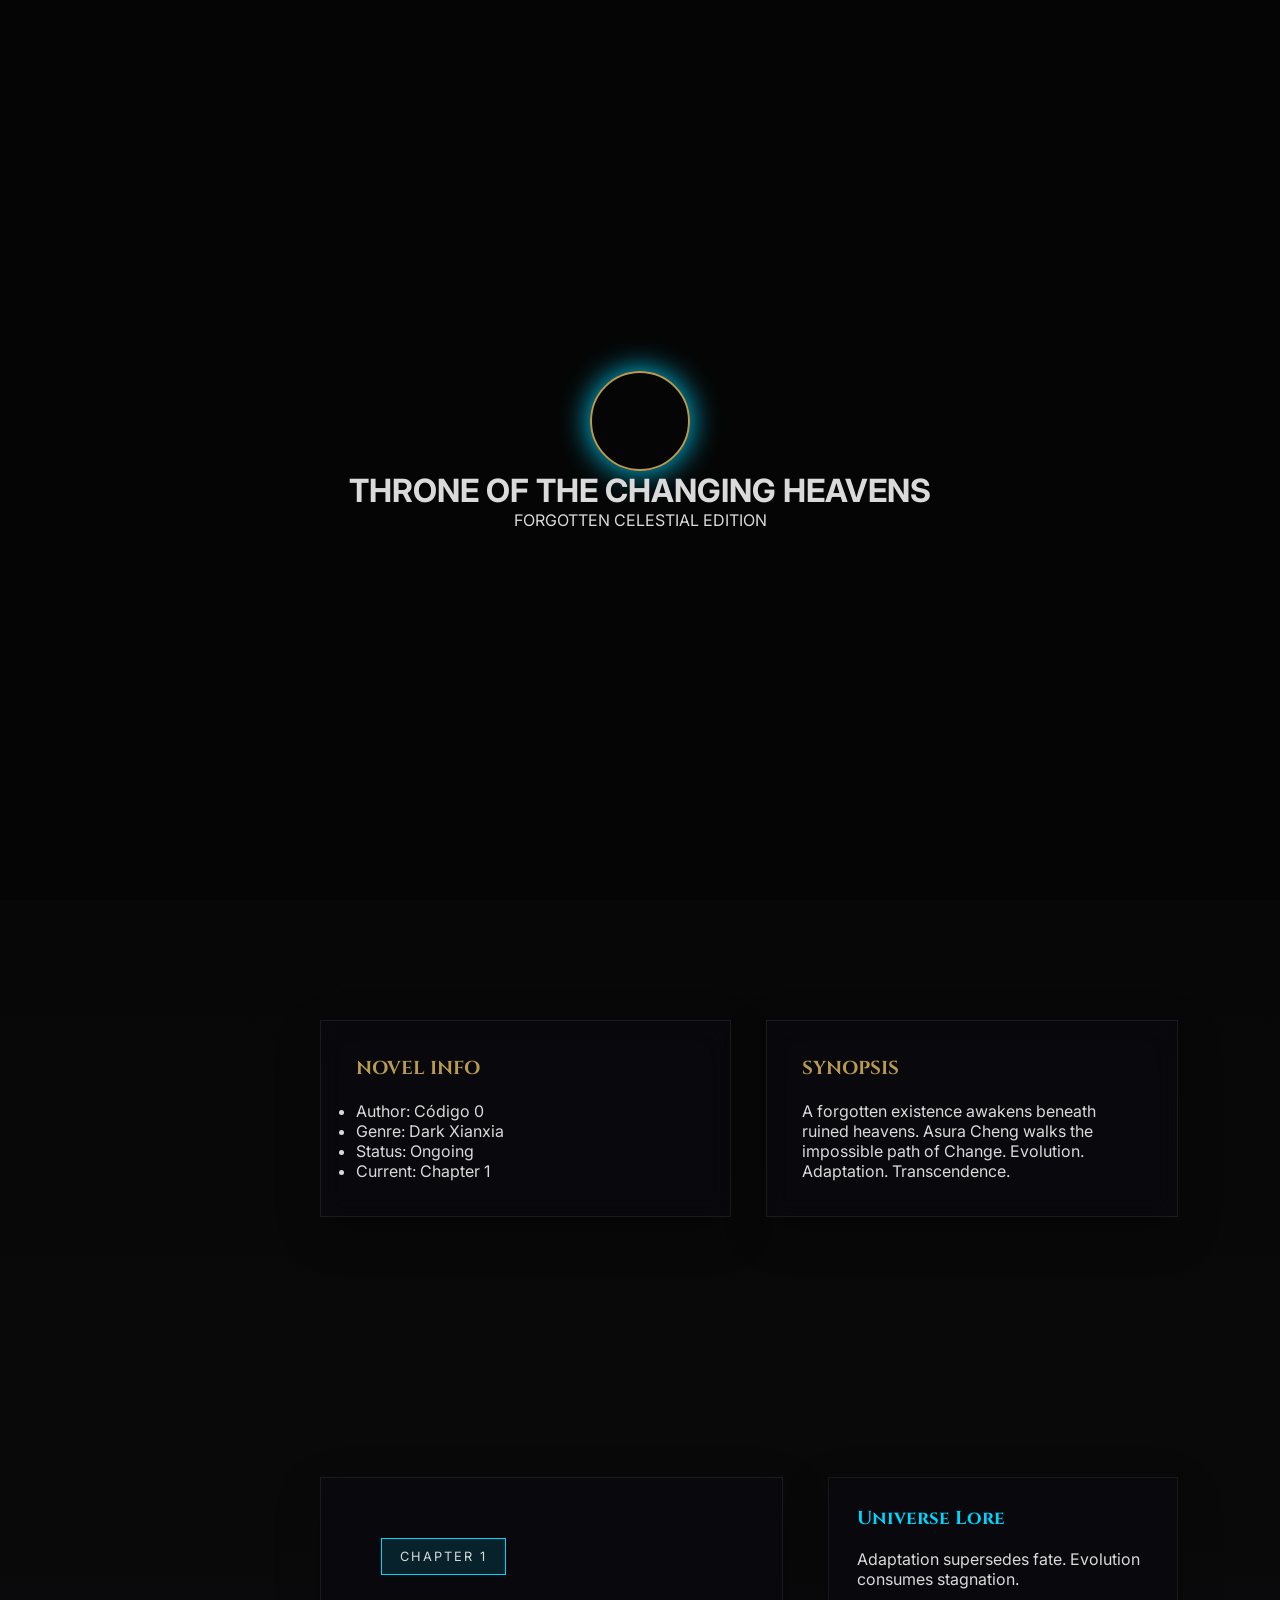
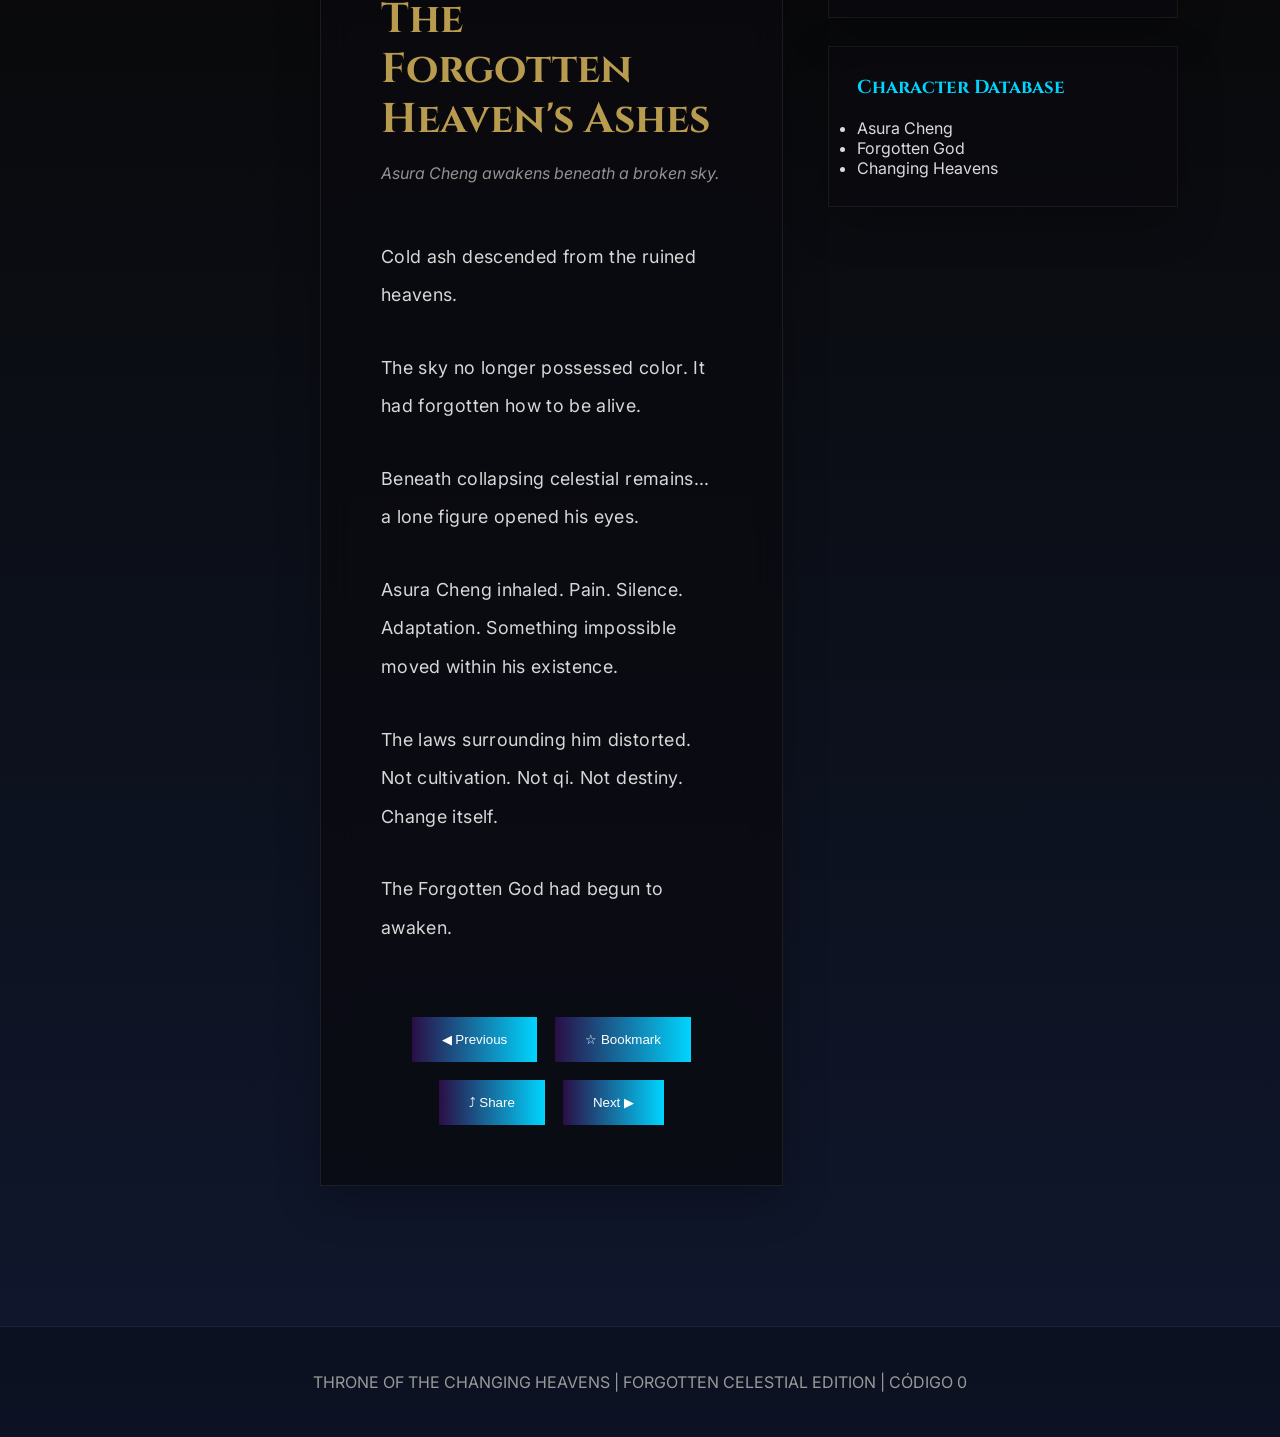
==== index.html @ 9a16d3e9 "Update link for Capítulo 1 in index.html" ====
<!DOCTYPE html>
<html lang="es">

<head>

<meta charset="UTF-8">

<meta name="viewport"
content="width=device-width, initial-scale=1.0">

<title>
THRONE OF THE CHANGING HEAVENS | Código 0
</title>

<link href="https://fonts.googleapis.com/css2?family=Cinzel:wght@400;700&family=Inter:wght@300;400;600&display=swap"
rel="stylesheet">

<link rel="stylesheet" href="style.css">

</head>

<body>

<!-- LOADING SCREEN -->

<div id="loader">

    <div class="sigil"></div>

    <h1>
    THRONE OF THE CHANGING HEAVENS
    </h1>

    <p>
    FORGOTTEN CELESTIAL EDITION
    </p>

</div>

<!-- BACKGROUND SYSTEM -->

<canvas id="cosmos"></canvas>

<div class="nebula-layer"></div>

<div class="rune-field">

<div class="rune r1">ᚱ</div>
<div class="rune r2">✦</div>
<div class="rune r3">☉</div>
<div class="rune r4">∆</div>
<div class="rune r5">⟁</div>

</div>

<div id="mouseGlow"></div>

<!-- SIDEBAR -->

<aside class="sidebar">

<h2>CODEX</h2>

<nav>

<a href="Capitulo.html">Capítulo 1</a>

<a href="#">Asura Cheng</a>

<a href="#">Forgotten God</a>

<a href="#">Universe Lore</a>

<a href="#">Adaptation Path</a>

</nav>

</aside>

<!-- HERO SECTION -->

<header class="hero">

<div class="hero-overlay"></div>

<div class="hero-content reveal">

<div class="hero-sigil"></div>

<h1>
THRONE OF THE CHANGING HEAVENS
</h1>

<p>

When heavens reject evolution...

adaptation becomes divinity.

</p>

<div class="buttons">

<button>
READ CHAPTER
</button>

<button class="secondary">
UNIVERSE CODEX
</button>

</div>

</div>

</header>

<!-- NOVEL PANEL -->

<section class="panel reveal">

<div class="card">

<h3>NOVEL INFO</h3>

<ul>

<li>Author: Código 0</li>

<li>Genre: Dark Xianxia</li>

<li>Status: Ongoing</li>

<li>Current: Chapter 1</li>

</ul>

</div>

<div class="card">

<h3>SYNOPSIS</h3>

<p>

A forgotten existence awakens
beneath ruined heavens.

Asura Cheng walks
the impossible path of Change.

Evolution.

Adaptation.

Transcendence.

</p>

</div>

</section>

<!-- READING ENGINE -->

<section class="reading-wrapper reveal">

<div class="progress-container">

<div id="progressBar"></div>

</div>

<article class="chapter">

<div class="chapter-header">

<span class="chapter-tag">

CHAPTER 1

</span>

<h2>

The Forgotten Heaven's Ashes

</h2>

<p class="chapter-subtitle">

Asura Cheng awakens
beneath a broken sky.

</p>

</div>

<div class="chapter-content">

<p>
Cold ash descended
from the ruined heavens.
</p>

<p>
The sky no longer possessed color.

It had forgotten
how to be alive.
</p>

<p>

Beneath collapsing celestial remains...

a lone figure opened his eyes.

</p>

<p>

Asura Cheng inhaled.

Pain.

Silence.

Adaptation.

Something impossible moved
within his existence.

</p>

<p>

The laws surrounding him distorted.

Not cultivation.

Not qi.

Not destiny.

Change itself.

</p>

<p>

The Forgotten God
had begun to awaken.

</p>

</div>

<div class="chapter-controls">

<button id="prevBtn">

◀ Previous

</button>

<button id="bookmarkBtn">

☆ Bookmark

</button>

<button id="shareBtn">

⤴ Share

</button>

<button id="nextBtn">

Next ▶

</button>

</div>

</article>

<!-- READING SIDEBAR -->

<aside class="reading-sidebar">

<div class="mini-card">

<h3>
Universe Lore
</h3>

<p>

Adaptation supersedes fate.

Evolution consumes stagnation.

</p>

</div>

<div class="mini-card">

<h3>
Character Database
</h3>

<ul>

<li>Asura Cheng</li>

<li>Forgotten God</li>

<li>Changing Heavens</li>

</ul>

</div>

</aside>

</section>

<!-- FOOTER -->

<footer>

<p>

THRONE OF THE CHANGING HEAVENS

| FORGOTTEN CELESTIAL EDITION |

CÓDIGO 0

</p>

</footer>

<!-- SCRIPT -->

<script src="js/script.js"></script>

</body>

</html>
---- style.css ----
/* ==========================================
   STYLE.CSS
   PART 1 — FOUNDATION + READING ENGINE
   THRONE OF THE CHANGING HEAVENS
========================================== */

:root{

--obsidian:#090909;
--void:#050505;
--purple:#2A0E45;
--gold:#B89B4F;
--cyan:#00D5FF;
--silver:#DADADA;

--mx:50%;
--my:50%;

}

/* ========= RESET ========= */

*{

margin:0;
padding:0;
box-sizing:border-box;

}

html{

scroll-behavior:smooth;

scrollbar-color:
var(--cyan)
var(--void);

scrollbar-width:thin;

}

body{

background:
linear-gradient(
180deg,
#050505,
#090909,
#10182F
);

font-family:
Inter,sans-serif;

color:
var(--silver);

overflow-x:hidden;

}

/* ========= SCROLLBAR ========= */

::-webkit-scrollbar{

width:10px;

}

::-webkit-scrollbar-thumb{

background:
linear-gradient(
var(--cyan),
var(--purple)
);

border-radius:20px;

}

/* ========= LOADER ========= */

#loader{

position:fixed;

inset:0;

background:#050505;

display:flex;

flex-direction:column;

justify-content:center;

align-items:center;

z-index:9999;

transition:1.2s;

}

#loader.hide{

opacity:0;

visibility:hidden;

pointer-events:none;

}

.sigil{

width:100px;
height:100px;

border:2px solid
var(--gold);

border-radius:50%;

animation:
spin 8s linear infinite;

box-shadow:
0 0 30px var(--cyan);

}

@keyframes spin{

100%{

transform:
rotate(360deg);

}

}

/* ========= BACKGROUND SYSTEM ========= */

#cosmos{

position:fixed;

inset:0;

width:100%;
height:100%;

display:block;

z-index:-3;

}

#mouseGlow{

position:fixed;

width:250px;
height:250px;

border-radius:50%;

background:

radial-gradient(

circle,

rgba(0,213,255,.18),

transparent 70%

);

pointer-events:none;

transform:
translate(-50%,-50%);

z-index:-1;

}

/* ========= SIDEBAR ========= */

.sidebar{

position:fixed;

left:0;
top:0;

height:100%;

width:230px;

padding:40px 25px;

overflow-y:auto;

background:
rgba(10,10,15,.75);

backdrop-filter:
blur(12px);

border-right:
1px solid
rgba(255,255,255,.08);

}

.sidebar h2{

font-family:
Cinzel,serif;

color:
var(--gold);

margin-bottom:30px;

}

.sidebar a{

display:block;

margin:18px 0;

color:#aaa;

text-decoration:none;

transition:.3s;

}

.sidebar a:hover{

color:var(--cyan);

translate:8px 0;

}

/* ========= HERO ========= */

.hero{

min-height:100vh;

display:flex;

justify-content:center;
align-items:center;

padding-left:260px;

position:relative;

}

.hero-overlay{

position:absolute;

inset:0;

pointer-events:none;

background:

radial-gradient(

circle at center,

rgba(42,14,69,.25),

transparent 70%

);

}

.hero::before{

content:"";

position:absolute;

inset:0;

background:

linear-gradient(

transparent,

rgba(0,0,0,.45)

);

pointer-events:none;

}

.hero-content{

position:relative;

text-align:center;

max-width:850px;

padding:40px;

backdrop-filter:
blur(3px);

}

.hero-sigil{

width:140px;
height:140px;

margin:auto;

border-radius:50%;

border:1px solid
var(--gold);

box-shadow:

0 0 25px
var(--cyan),

inset 0 0 25px
var(--purple);

margin-bottom:35px;

animation:
float 5s ease-in-out infinite;

}

@keyframes float{

50%{

transform:
translateY(-15px);

}

}

.hero h1{

font-family:
Cinzel,serif;

font-size:
clamp(
2rem,
8vw,
4rem
);

line-height:1.1;

background:

linear-gradient(

90deg,

var(--gold),

white,

var(--cyan)

);

-webkit-background-clip:text;

color:transparent;

}

.hero p{

margin-top:25px;

font-size:1.1rem;

opacity:.85;

}

/* ========= BUTTONS ========= */

.buttons{

margin-top:40px;

display:flex;

gap:20px;

justify-content:center;

flex-wrap:wrap;

}

button{

padding:15px 30px;

background:

linear-gradient(

90deg,

var(--purple),

var(--cyan)

);

border:none;

color:white;

cursor:pointer;

transition:.35s;

}

button:hover{

translate:0 -4px;

box-shadow:

0 0 35px
rgba(0,213,255,.45);

}

.secondary{

background:transparent;

border:1px solid
var(--gold);

}

/* ========= PANEL ========= */

.panel{

padding:

120px 8%
120px 320px;

display:grid;

grid-template-columns:
1fr 1fr;

gap:35px;

}

.card{

padding:35px;

background:
rgba(10,10,15,.75);

backdrop-filter:
blur(12px);

border:
1px solid
rgba(255,255,255,.08);

transition:.35s;

box-shadow:

0 15px 40px
rgba(0,0,0,.25);

}

.card:hover{

translate:0 -8px;

border-color:
var(--cyan);

box-shadow:

0 20px 70px
rgba(0,213,255,.12);

}

.card h3{

font-family:
Cinzel,serif;

color:
var(--gold);

margin-bottom:20px;

}

/* ========= REVEAL ========= */

.reveal{

opacity:0;

transform:
translateY(50px);

transition:1s;

}

.reveal.active{

opacity:1;

transform:none;

}

/* ========= READING ENGINE ========= */

.reading-wrapper{

display:grid;

grid-template-columns:

2fr 350px;

gap:45px;

padding:

140px 8%
140px 320px;

}

/* ========= PROGRESS ========= */

.progress-container{

position:fixed;

top:0;
left:0;

width:100%;
height:4px;

z-index:9000;

background:transparent;

}

#progressBar{

width:0%;

height:100%;

background:

linear-gradient(

90deg,

var(--gold),

var(--cyan)

);

box-shadow:

0 0 20px
var(--cyan);

  }
/* ==========================================
   STYLE.CSS
   PART 2 — GOD MODE + FINAL POLISH
   THRONE OF THE CHANGING HEAVENS
========================================== */

/* ========= CHAPTER ========= */

.chapter{

background:
rgba(10,10,15,.75);

backdrop-filter:
blur(16px);

border:
1px solid
rgba(255,255,255,.08);

padding:60px;

box-shadow:

0 15px 40px
rgba(0,0,0,.25);

transition:.35s;

}

.chapter:hover{

translate:0 -8px;

box-shadow:

0 20px 70px
rgba(0,213,255,.12);

}

.chapter-header{

margin-bottom:55px;

}

.chapter-tag{

display:inline-block;

padding:10px 18px;

background:
rgba(0,213,255,.12);

border:
1px solid var(--cyan);

letter-spacing:2px;

font-size:.8rem;

margin-bottom:20px;

}

.chapter h2{

font-family:
Cinzel,serif;

font-size:2.6rem;

line-height:1.2;

color:var(--gold);

margin-bottom:18px;

}

.chapter-subtitle{

opacity:.65;

font-style:italic;

}

.chapter-content{

max-width:820px;

margin:auto;

}

.chapter-content p{

font-size:1.12rem;

line-height:2.15;

margin-bottom:34px;

color:#d7d7d7;

letter-spacing:.35px;

}

/* ========= CHAPTER CONTROLS ========= */

.chapter-controls{

display:flex;

gap:18px;

justify-content:center;

margin-top:70px;

flex-wrap:wrap;

}

#bookmarkBtn.active{

background:

linear-gradient(

90deg,

var(--gold),

var(--purple)

);

}

/* ========= READING SIDEBAR ========= */

.reading-sidebar{

display:flex;

flex-direction:column;

gap:28px;

}

.mini-card{

padding:28px;

background:
rgba(10,10,15,.75);

backdrop-filter:
blur(12px);

border:
1px solid
rgba(255,255,255,.06);

transition:.35s;

box-shadow:

0 15px 40px
rgba(0,0,0,.25);

}

.mini-card:hover{

translate:0 -8px;

border-color:
var(--gold);

box-shadow:

0 20px 70px
rgba(0,213,255,.12);

}

.mini-card h3{

font-family:
Cinzel,serif;

color:
var(--cyan);

margin-bottom:18px;

}

/* ========= NEBULA LAYER ========= */

.nebula-layer{

position:fixed;

inset:0;

z-index:-4;

background:

radial-gradient(
circle at 20% 30%,
rgba(42,14,69,.35),
transparent 55%
),

radial-gradient(
circle at 80% 60%,
rgba(0,213,255,.12),
transparent 60%
),

radial-gradient(
circle at center,
rgba(184,155,79,.05),
transparent 70%
);

animation:
nebulaShift
22s linear infinite;

}

@keyframes nebulaShift{

50%{

transform:

scale(1.08)

translateY(-20px);

filter:
hue-rotate(15deg);

}

}

/* ========= RUNE SYSTEM ========= */

.rune-field{

position:fixed;

inset:0;

pointer-events:none;

overflow:hidden;

z-index:-2;

}

.rune{

position:absolute;

font-size:2rem;

color:
rgba(184,155,79,.18);

text-shadow:

0 0 18px
rgba(0,213,255,.35);

animation:
floatRune linear infinite;

}

.r1{

top:10%;
left:12%;

animation-duration:20s;

}

.r2{

top:72%;
left:84%;

animation-duration:16s;

}

.r3{

top:45%;
left:65%;

animation-duration:24s;

}

.r4{

top:80%;
left:18%;

animation-duration:19s;

}

.r5{

top:22%;
left:52%;

animation-duration:28s;

}

@keyframes floatRune{

50%{

transform:

translateY(-30px)

translateX(12px)

rotate(15deg);

opacity:.9;

}

}

/* ========= PARALLAX SUPPORT ========= */

.parallax-layer{

will-change:transform;

transition:
transform .08s linear;

}

/* ========= BODY AURA ========= */

body::after{

content:"";

position:fixed;

inset:0;

background:

radial-gradient(

circle at

var(--mx)
var(--my),

rgba(0,213,255,.06),

transparent 18%

);

pointer-events:none;

z-index:999;

}

/* ========= FOOTER ========= */

footer{

padding:45px;

text-align:center;

border-top:

1px solid
rgba(255,255,255,.08);

background:
rgba(0,0,0,.25);

color:#999;

}

/* ========= RESPONSIVE ========= */

@media(max-width:1100px){

.reading-wrapper{

grid-template-columns:
1fr;

padding:

90px 30px;

}

.reading-sidebar{

order:-1;

}

.chapter{

padding:35px;

}

.chapter h2{

font-size:2rem;

}

}

@media(max-width:980px){

.sidebar{

display:none;

}

.hero{

padding-left:30px;
padding-right:30px;

}

.panel{

padding:80px 30px;

grid-template-columns:
1fr;

}

.reading-wrapper{

padding:80px 30px;

}

}

@media(max-width:600px){

.chapter{

padding:28px;

}

.chapter h2{

font-size:1.6rem;

}

.chapter-content p{

font-size:1rem;

line-height:1.9;

}

button{

width:100%;

}

.chapter-controls{

flex-direction:column;

}

}

/* ========= SYSTEM ONLINE ========= */
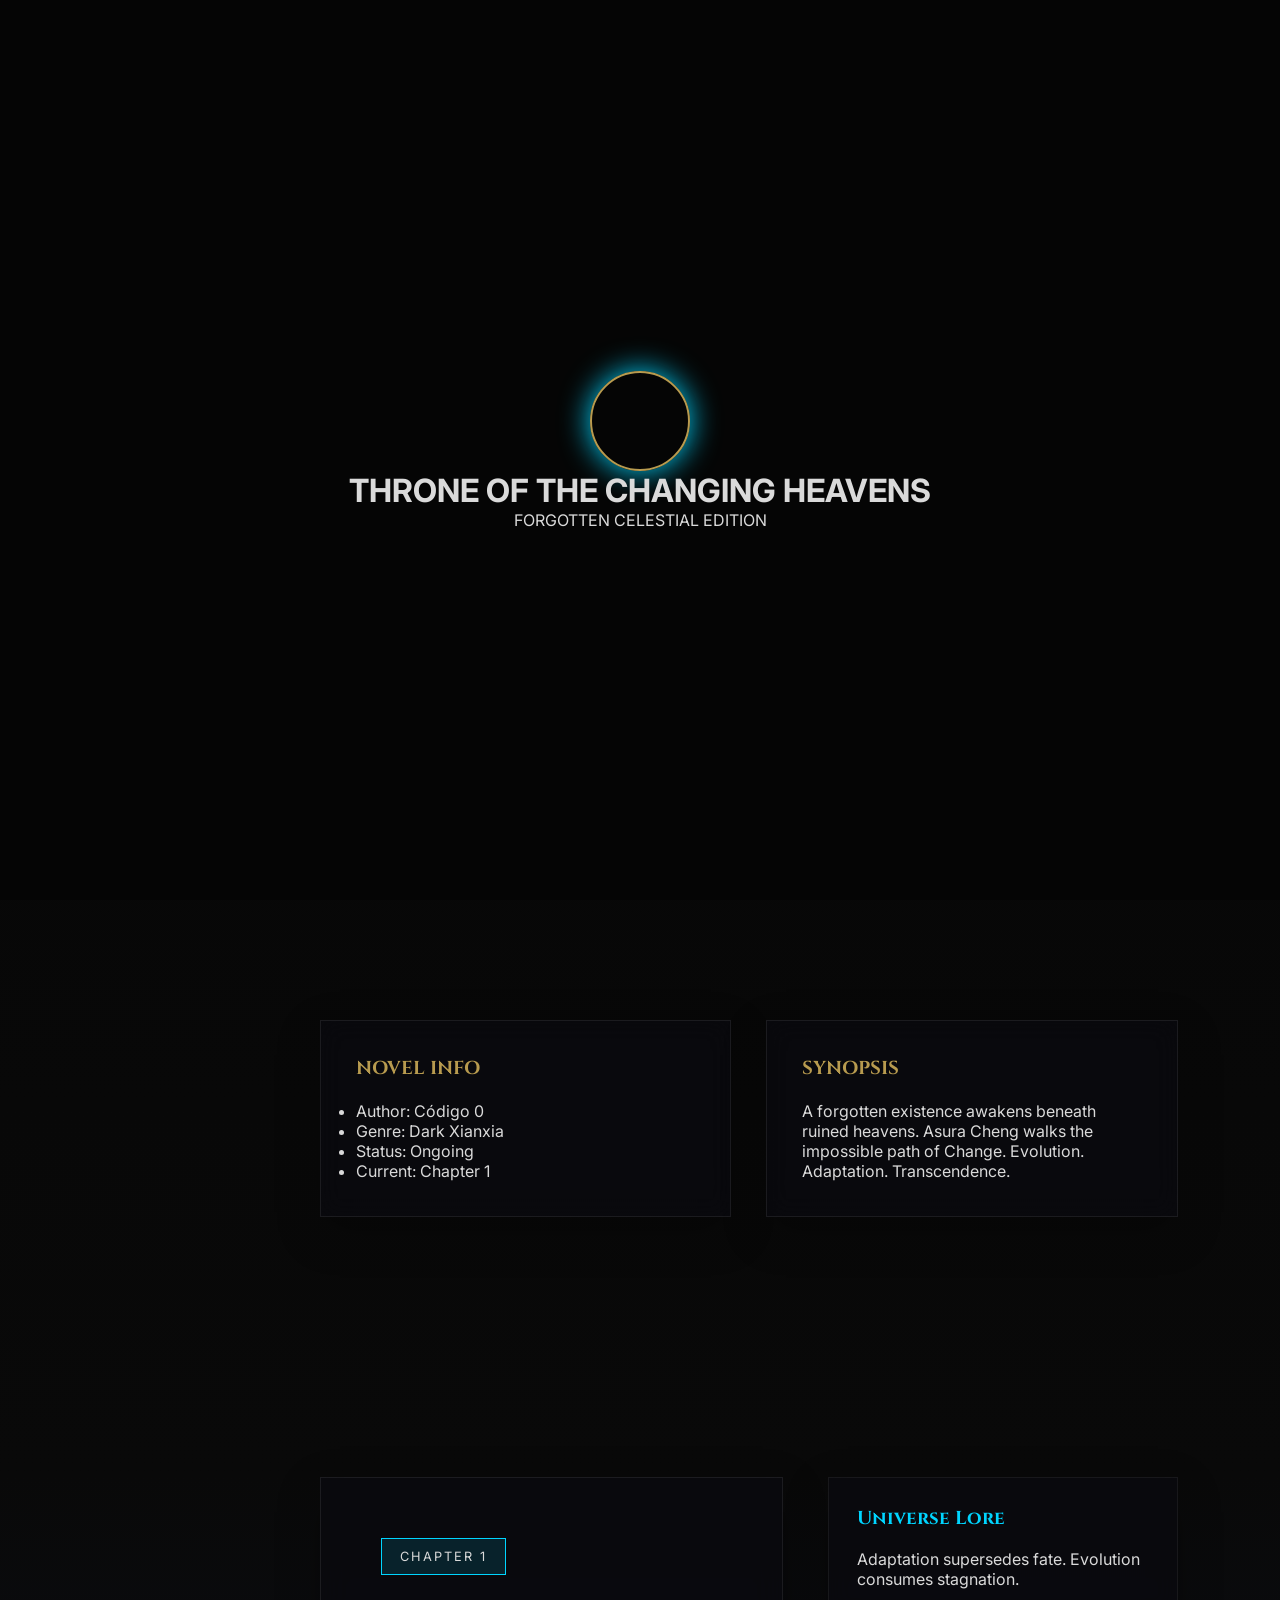
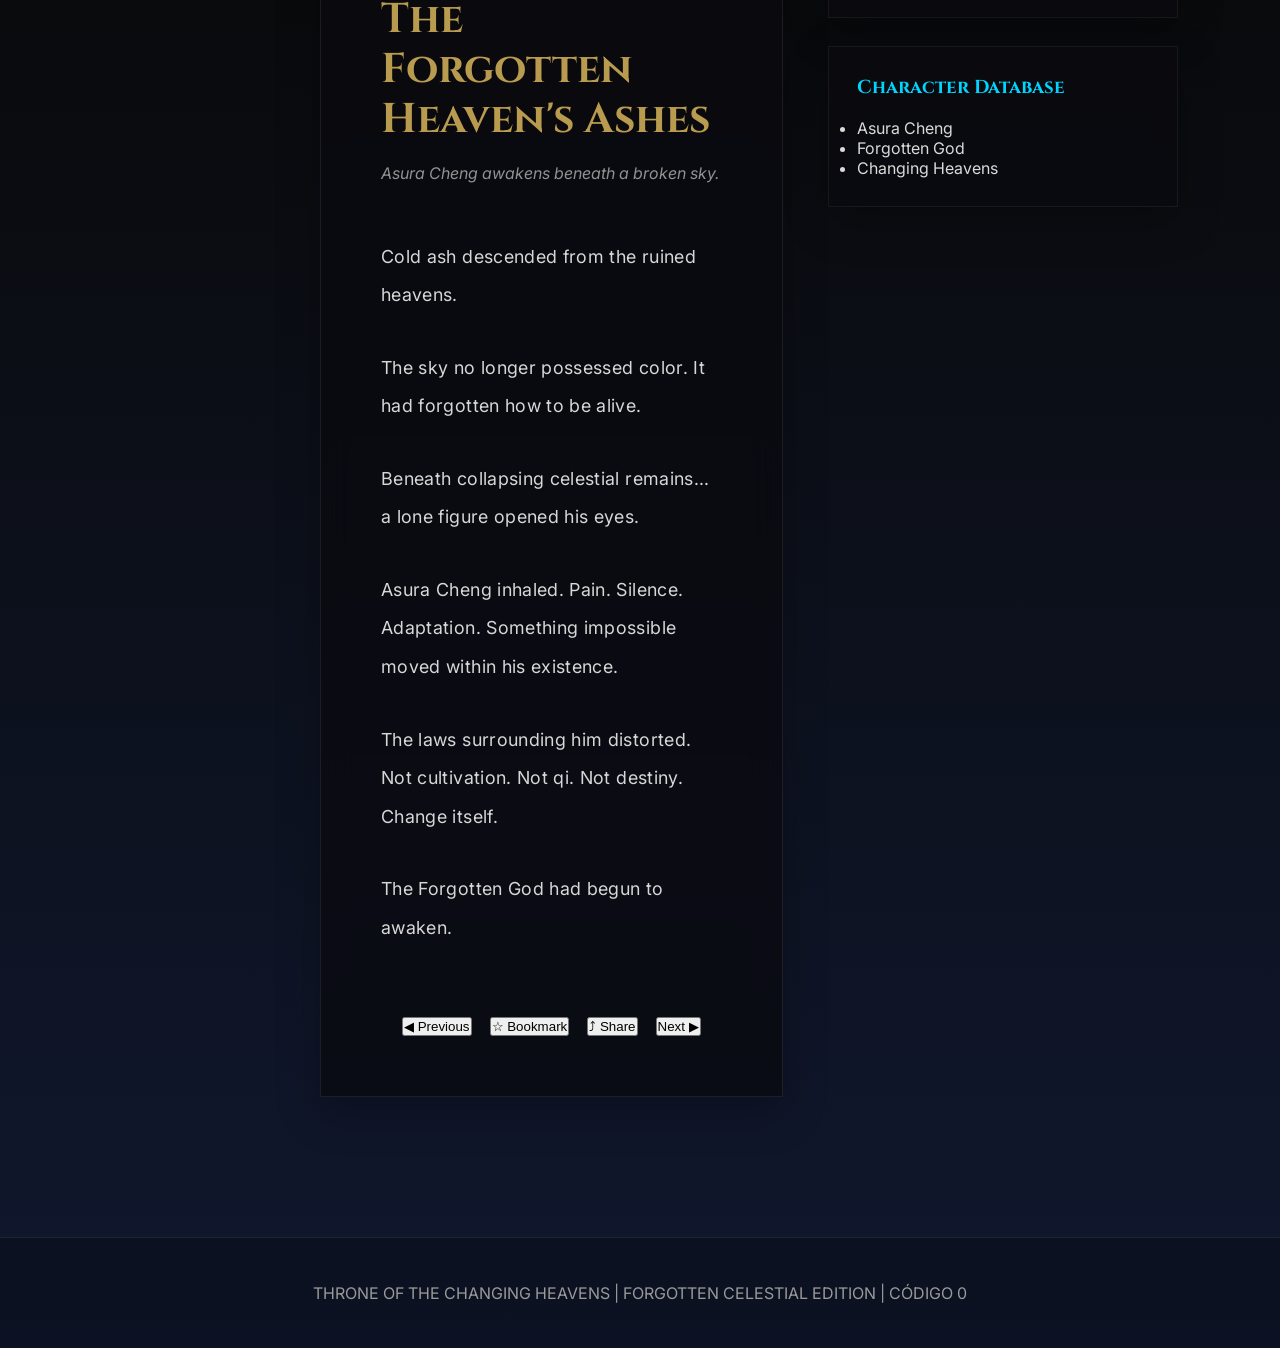
==== commit c22f6e26: "Refactor buttons to anchor tags in index.html Removed button elements and replaced with anchor tags." ====
--- a/index.html
+++ b/index.html
@@ -63,7 +63,7 @@
 
 <nav>
 
-<a href="Capitulo.html">Capítulo 1</a>
+<a href="#">Capítulo 1</a>
 
 <a href="#">Asura Cheng</a>
 
@@ -101,13 +101,19 @@
 
 <div class="buttons">
 
-<button>
+<a href="Capitulo.html">
+
 READ CHAPTER
-</button>
-
-<button class="secondary">
+
+</a>
+
+<a
+href="codex.html"
+class="secondary">
+
 UNIVERSE CODEX
-</button>
+
+</a>
 
 </div>
 
--- a/style.css
+++ b/style.css
@@ -427,35 +427,38 @@
 
 }
 
-button{
+.buttons a{
+
+display:inline-flex;
+
+justify-content:center;
+align-items:center;
 
 padding:15px 30px;
 
 background:
 
 linear-gradient(
-
 90deg,
-
 var(--purple),
-
 var(--cyan)
-
 );
 
 border:none;
 
 color:white;
 
+text-decoration:none;
+
 cursor:pointer;
 
 transition:.35s;
 
 }
 
-button:hover{
-
-translate:0 -4px;
+.buttons a:hover{
+
+transform:translateY(-4px);
 
 box-shadow:
 
@@ -464,7 +467,7 @@
 
 }
 
-.secondary{
+.buttons .secondary{
 
 background:transparent;
 
@@ -472,7 +475,6 @@
 var(--gold);
 
 }
-
 /* ========= PANEL ========= */
 
 .panel{
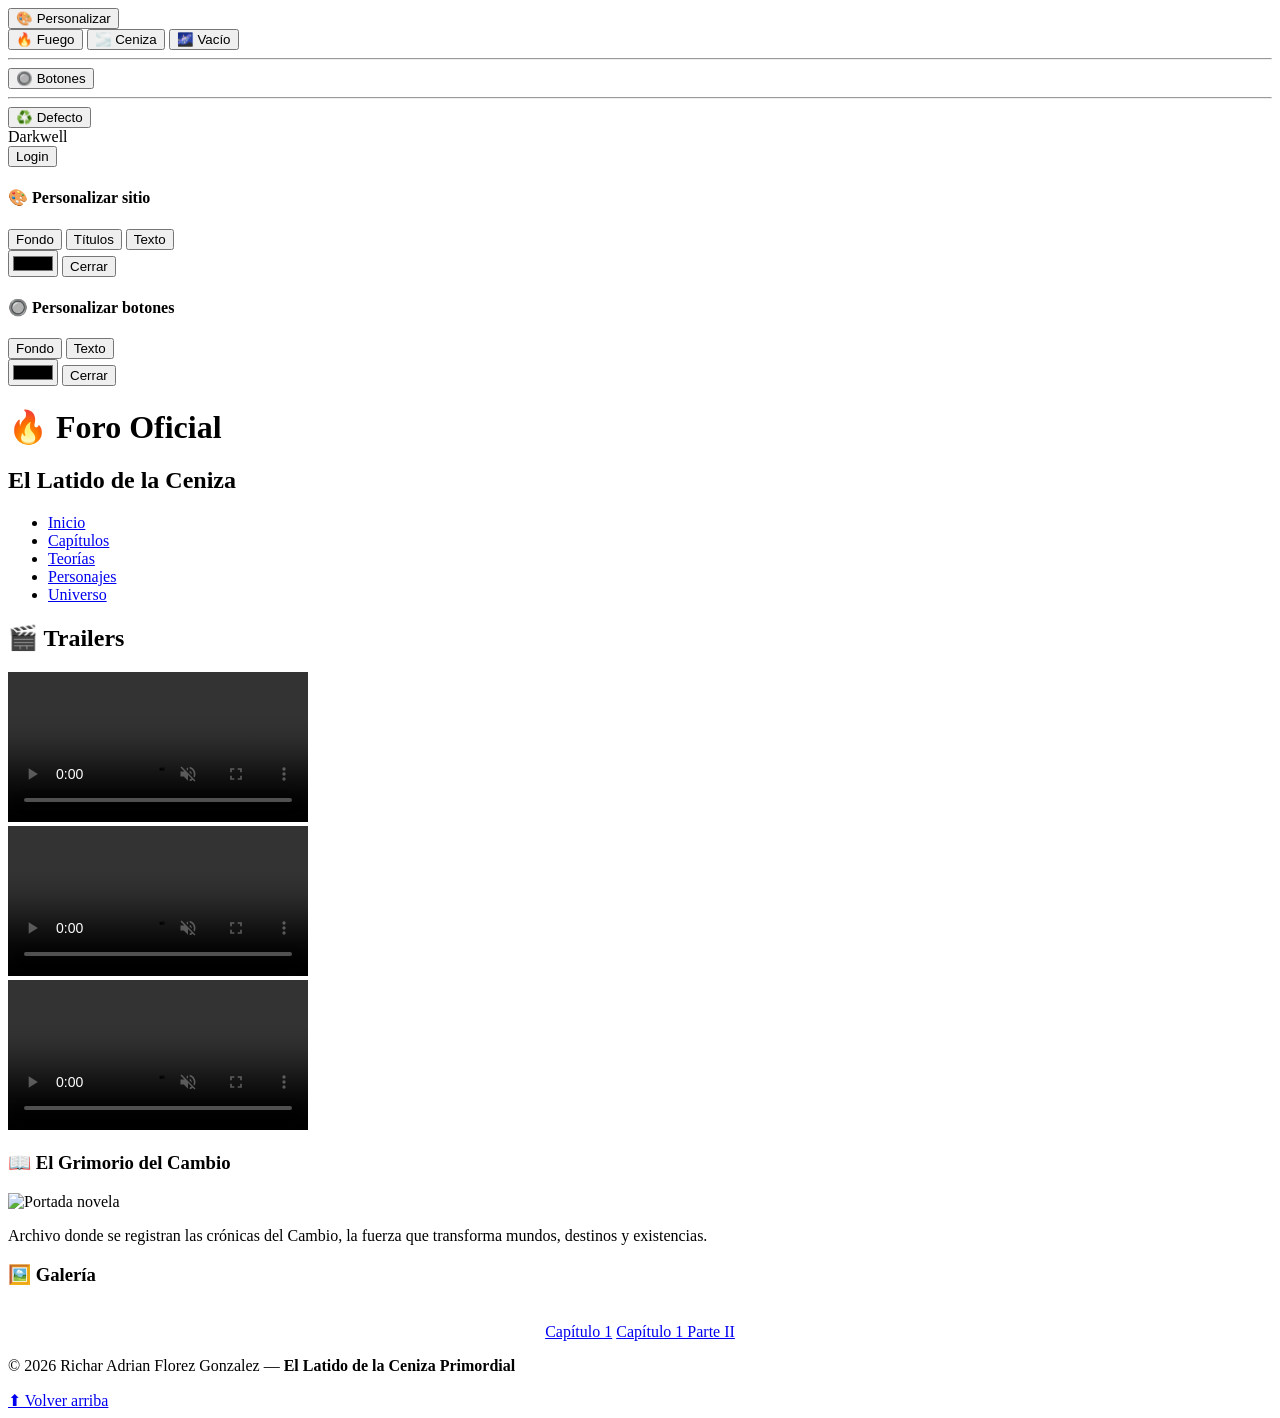
==== commit 0dae29e0: "Rename Latidodelacenizaindex.html to index.html" ====
--- a/index.html
+++ b/index.html
@@ -1,359 +1,263 @@
-<!DOCTYPE html>
-<html lang="es">
-
-<head>
-
-<meta charset="UTF-8">
-
-<meta name="viewport"
-content="width=device-width, initial-scale=1.0">
-
-<title>
-THRONE OF THE CHANGING HEAVENS | Código 0
-</title>
-
-<link href="https://fonts.googleapis.com/css2?family=Cinzel:wght@400;700&family=Inter:wght@300;400;600&display=swap"
-rel="stylesheet">
-
-<link rel="stylesheet" href="style.css">
-
-</head>
-
-<body>
-
-<!-- LOADING SCREEN -->
-
-<div id="loader">
-
-    <div class="sigil"></div>
-
-    <h1>
-    THRONE OF THE CHANGING HEAVENS
-    </h1>
-
-    <p>
-    FORGOTTEN CELESTIAL EDITION
-    </p>
-
-</div>
-
-<!-- BACKGROUND SYSTEM -->
-
-<canvas id="cosmos"></canvas>
-
-<div class="nebula-layer"></div>
-
-<div class="rune-field">
-
-<div class="rune r1">ᚱ</div>
-<div class="rune r2">✦</div>
-<div class="rune r3">☉</div>
-<div class="rune r4">∆</div>
-<div class="rune r5">⟁</div>
-
-</div>
-
-<div id="mouseGlow"></div>
-
-<!-- SIDEBAR -->
-
-<aside class="sidebar">
-
-<h2>CODEX</h2>
-
-<nav>
-
-<a href="#">Capítulo 1</a>
-
-<a href="#">Asura Cheng</a>
-
-<a href="#">Forgotten God</a>
-
-<a href="#">Universe Lore</a>
-
-<a href="#">Adaptation Path</a>
-
-</nav>
-
-</aside>
-
-<!-- HERO SECTION -->
-
-<header class="hero">
-
-<div class="hero-overlay"></div>
-
-<div class="hero-content reveal">
-
-<div class="hero-sigil"></div>
-
-<h1>
-THRONE OF THE CHANGING HEAVENS
-</h1>
-
-<p>
-
-When heavens reject evolution...
-
-adaptation becomes divinity.
-
-</p>
-
-<div class="buttons">
-
-<a href="Capitulo.html">
-
-READ CHAPTER
-
-</a>
-
-<a
-href="codex.html"
-class="secondary">
-
-UNIVERSE CODEX
-
-</a>
-
-</div>
-
-</div>
-
-</header>
-
-<!-- NOVEL PANEL -->
-
-<section class="panel reveal">
-
-<div class="card">
-
-<h3>NOVEL INFO</h3>
-
-<ul>
-
-<li>Author: Código 0</li>
-
-<li>Genre: Dark Xianxia</li>
-
-<li>Status: Ongoing</li>
-
-<li>Current: Chapter 1</li>
-
-</ul>
-
-</div>
-
-<div class="card">
-
-<h3>SYNOPSIS</h3>
-
-<p>
-
-A forgotten existence awakens
-beneath ruined heavens.
-
-Asura Cheng walks
-the impossible path of Change.
-
-Evolution.
-
-Adaptation.
-
-Transcendence.
-
-</p>
-
-</div>
-
-</section>
-
-<!-- READING ENGINE -->
-
-<section class="reading-wrapper reveal">
-
-<div class="progress-container">
-
-<div id="progressBar"></div>
-
-</div>
-
-<article class="chapter">
-
-<div class="chapter-header">
-
-<span class="chapter-tag">
-
-CHAPTER 1
-
-</span>
-
-<h2>
-
-The Forgotten Heaven's Ashes
-
-</h2>
-
-<p class="chapter-subtitle">
-
-Asura Cheng awakens
-beneath a broken sky.
-
-</p>
-
-</div>
-
-<div class="chapter-content">
-
-<p>
-Cold ash descended
-from the ruined heavens.
-</p>
-
-<p>
-The sky no longer possessed color.
-
-It had forgotten
-how to be alive.
-</p>
-
-<p>
-
-Beneath collapsing celestial remains...
-
-a lone figure opened his eyes.
-
-</p>
-
-<p>
-
-Asura Cheng inhaled.
-
-Pain.
-
-Silence.
-
-Adaptation.
-
-Something impossible moved
-within his existence.
-
-</p>
-
-<p>
-
-The laws surrounding him distorted.
-
-Not cultivation.
-
-Not qi.
-
-Not destiny.
-
-Change itself.
-
-</p>
-
-<p>
-
-The Forgotten God
-had begun to awaken.
-
-</p>
-
-</div>
-
-<div class="chapter-controls">
-
-<button id="prevBtn">
-
-◀ Previous
-
-</button>
-
-<button id="bookmarkBtn">
-
-☆ Bookmark
-
-</button>
-
-<button id="shareBtn">
-
-⤴ Share
-
-</button>
-
-<button id="nextBtn">
-
-Next ▶
-
-</button>
-
-</div>
-
-</article>
-
-<!-- READING SIDEBAR -->
-
-<aside class="reading-sidebar">
-
-<div class="mini-card">
-
-<h3>
-Universe Lore
-</h3>
-
-<p>
-
-Adaptation supersedes fate.
-
-Evolution consumes stagnation.
-
-</p>
-
-</div>
-
-<div class="mini-card">
-
-<h3>
-Character Database
-</h3>
-
-<ul>
-
-<li>Asura Cheng</li>
-
-<li>Forgotten God</li>
-
-<li>Changing Heavens</li>
-
-</ul>
-
-</div>
-
-</aside>
-
-</section>
-
-<!-- FOOTER -->
-
-<footer>
-
-<p>
-
-THRONE OF THE CHANGING HEAVENS
-
-| FORGOTTEN CELESTIAL EDITION |
-
-CÓDIGO 0
-
-</p>
-
-</footer>
-
-<!-- SCRIPT -->
-
-<script src="js/script.js"></script>
-
-</body>
-
-</html>
+﻿<!DOCTYPE html>
+<html lang="es">
+
+<head>
+    <meta charset="UTF-8">
+    <title>Foro - El Latido de la Ceniza</title>
+
+    <!-- RESPONSIVE -->
+    <meta name="viewport" content="width=device-width, initial-scale=1.0">
+
+        <!-- 🔥 CSS GLOBAL -->
+        <link rel="stylesheet" href="style/themes.css">
+        <link rel="stylesheet" href="style/base.css">
+        <link rel="stylesheet" href="style/menu.css">
+        <link rel="stylesheet" href="style/efectos.css">
+        <link rel="stylesheet" href="style/media.css">
+        <link rel="stylesheet" href="style/componentes.css">
+
+        <!-- 🌐 CSS ESPECIFICO -->
+        <link rel="stylesheet" href="style/index.css">
+    </head>
+<body id="top">
+
+    <!-- ================= TOPBAR ================= -->
+    <header class="topbar">
+
+        <div class="top-dropdowns">
+            <div class="dropdown-btn">
+                <button id="themeBtn">🎨 Personalizar</button>
+
+                <div class="dropdown-content">
+
+                    <!-- 🔥 TEMAS -->
+                    <button onclick="setTemaFuego()">🔥 Fuego</button>
+                    <button onclick="setTemaCeniza()">🌫️ Ceniza</button>
+                    <button onclick="setTemaVacio()">🌌 Vacío</button>
+
+                    <hr>
+
+                    <!-- 🔘 BOTONES -->
+                    <button id="btnStyleBtn">🔘 Botones</button>
+
+                    <hr>
+
+                    <!-- ♻️ RESET -->
+                    <button id="resetTheme">♻️ Defecto</button>
+
+                </div>
+            </div>
+        </div>
+
+        <div class="logo">Darkwell</div>
+
+        <button class="login-btn">Login</button>
+
+    </header>
+
+    <!-- ================= PANEL COLOR ================= -->
+    <div id="colorPanel" class="color-panel hidden">
+
+        <h4>🎨 Personalizar sitio</h4>
+
+        <div class="palette-modes">
+            <button class="mode-btn active" data-mode="bg">Fondo</button>
+            <button class="mode-btn" data-mode="h">Títulos</button>
+            <button class="mode-btn" data-mode="p">Texto</button>
+        </div>
+
+        <div class="palette"></div>
+
+        <input type="color" id="colorPicker">
+
+        <button id="closePalette">Cerrar</button>
+
+    </div>
+
+    <!-- ================= PANEL BOTONES ================= -->
+    <div id="btnPanel" class="color-panel hidden">
+
+        <h4>🔘 Personalizar botones</h4>
+
+        <div class="palette-modes">
+            <button class="mode-btn active" data-mode="btn-bg">Fondo</button>
+            <button class="mode-btn" data-mode="btn-text">Texto</button>
+        </div>
+
+        <div class="palette"></div>
+
+        <input type="color" id="btnColorPicker">
+
+        <button id="closeBtnPalette">Cerrar</button>
+
+    </div>
+
+    <!-- ================= PORTADA ================= -->
+    <header class="header-portada">
+
+        <div class="header-contenido">
+            <h1>🔥 Foro Oficial</h1>
+            <h2>El Latido de la Ceniza</h2>
+        </div>
+
+    </header>
+
+    <!-- ================= NAV ================= -->
+    <nav>
+        <ul class="menu">
+
+            <!-- INICIO -->
+            <li>
+                <a href="#">Inicio</a>
+            </li>
+
+            <!-- CAPITULOS -->
+            <li class="menu-item">
+                <a href="#" class="menu-btn">Capítulos</a>
+                <ul class="submenu" id="submenu-capitulos"></ul>
+            </li>
+
+            <!-- TEORIAS -->
+            <li class="menu-item">
+                <a href="#" class="menu-btn">Teorías</a>
+                <ul class="submenu" id="submenu-teorias"></ul>
+            </li>
+
+            <!-- PERSONAJES -->
+            <li class="menu-item">
+                <a href="#" class="menu-btn">Personajes</a>
+                <ul class="submenu" id="submenu-personajes"></ul>
+            </li>
+
+            <!-- UNIVERSO -->
+            <li class="menu-item">
+                <a href="#" class="menu-btn">Universo</a>
+                <ul class="submenu" id="submenu-universo"></ul>
+            </li>
+
+        </ul>
+    </nav>
+
+    <!-- ================= MAIN ================= -->
+    <main>
+
+        <!-- ===== TRAILERS ===== -->
+        <section class="tema video-tema">
+
+            <h2 class="titulo-video">🎬 Trailers</h2>
+
+            <div class="contenedor-video">
+
+                <div class="video-interactivo">
+                    <video class="video-portada" muted preload="metadata" controls>
+                        <source src="video/Trailer.mp4" type="video/mp4">
+                    </video>
+                </div>
+
+                <div class="video-interactivo">
+                    <video class="video-portada" muted preload="metadata" controls>
+                        <source src="video/Trailer2.mp4" type="video/mp4">
+                    </video>
+                </div>
+
+                <div class="video-interactivo">
+                    <video class="video-portada" muted preload="metadata" controls>
+                        <source src="video/Trailer3.mp4" type="video/mp4">
+                    </video>
+                </div>
+
+            </div>
+
+        </section>
+
+        <!-- ===== FORO ===== -->
+        <section class="foro-categoria">
+
+            <h3>📖 El Grimorio del Cambio</h3>
+
+            <div class="tema">
+
+                <img src="img/imagenportada.png" alt="Portada novela" class="imagen-novela">
+
+                <p>
+                    Archivo donde se registran las crónicas del Cambio,
+                    la fuerza que transforma mundos, destinos y existencias.
+                </p>
+
+            </div>
+
+            <!-- ===== GALERÍA ===== -->
+            <div class="tema">
+
+                <h3>🖼️ Galería</h3>
+
+                <div class="photo-carousel">
+                    <img src="img/imagenportada.png" alt="">
+                    <img src="img/imagenportada.png" alt="">
+                    <img src="img/imagenportada.png" alt="">
+                    <img src="img/imagenportada.png" alt="">
+                    <img src="img/imagenportada.png" alt="">
+                    <img src="img/imagenportada.png" alt="">
+                    <img src="img/imagenportada.png" alt="">
+                    <img src="img/imagenportada.png" alt="">
+                    <img src="img/imagenportada.png" alt="">
+                    <img src="img/imagenportada.png" alt="">
+                    <img src="img/imagenportada.png" alt="">
+                    <img src="img/imagenportada.png" alt="">
+                    <img src="img/imagenportada.png" alt="">
+                    <img src="img/imagenportada.png" alt="">
+                    <img src="img/imagenportada.png" alt="">
+                    <img src="img/imagenportada.png" alt="">
+                    <img src="img/imagenportada.png" alt="">
+                    <img src="img/imagenportada.png" alt="">
+                    <img src="img/imagenportada.png" alt="">
+                    <img src="img/imagenportada.png" alt="">
+                    <img src="img/imagenportada.png" alt="">
+                </div>
+
+            </div>
+
+        </section>
+
+        <!-- ===== BOTONES ===== -->
+        <section class="tema" style="text-align:center;">
+
+            <a href="capitulos/capitulo1.html" class="boton-capitulo">Capítulo 1</a>
+            <a href="capitulos/capitulo1actoII.html" class="boton-capitulo">Capítulo 1 Parte II</a>
+
+        </section>
+
+    </main>
+
+    <!-- ================= FOOTER ================= -->
+    <footer class="site-footer">
+
+        <p>
+            © 2026 Richar Adrian Florez Gonzalez —
+            <strong>El Latido de la Ceniza Primordial</strong>
+        </p>
+
+        <div class="footer-return">
+            <a href="#top" class="btn-return">⬆ Volver arriba</a>
+        </div>
+
+    </footer>
+
+    <!-- ================= SCRIPTS ================= -->
+    <!-- EFECTO -->
+    <script src="js/efecto.js"></script>
+
+    <!-- THEMES -->
+    <script src="js/themes.js"></script>
+
+    <!-- GALERÍA -->
+    <script src="js/gallery.js"></script>
+
+    <!-- MENU -->
+    <script src="js/menu-di.js"></script>
+
+    <!-- VIDEO -->
+    <script src="js/video.js"></script>
+
+</body>
+</html>
